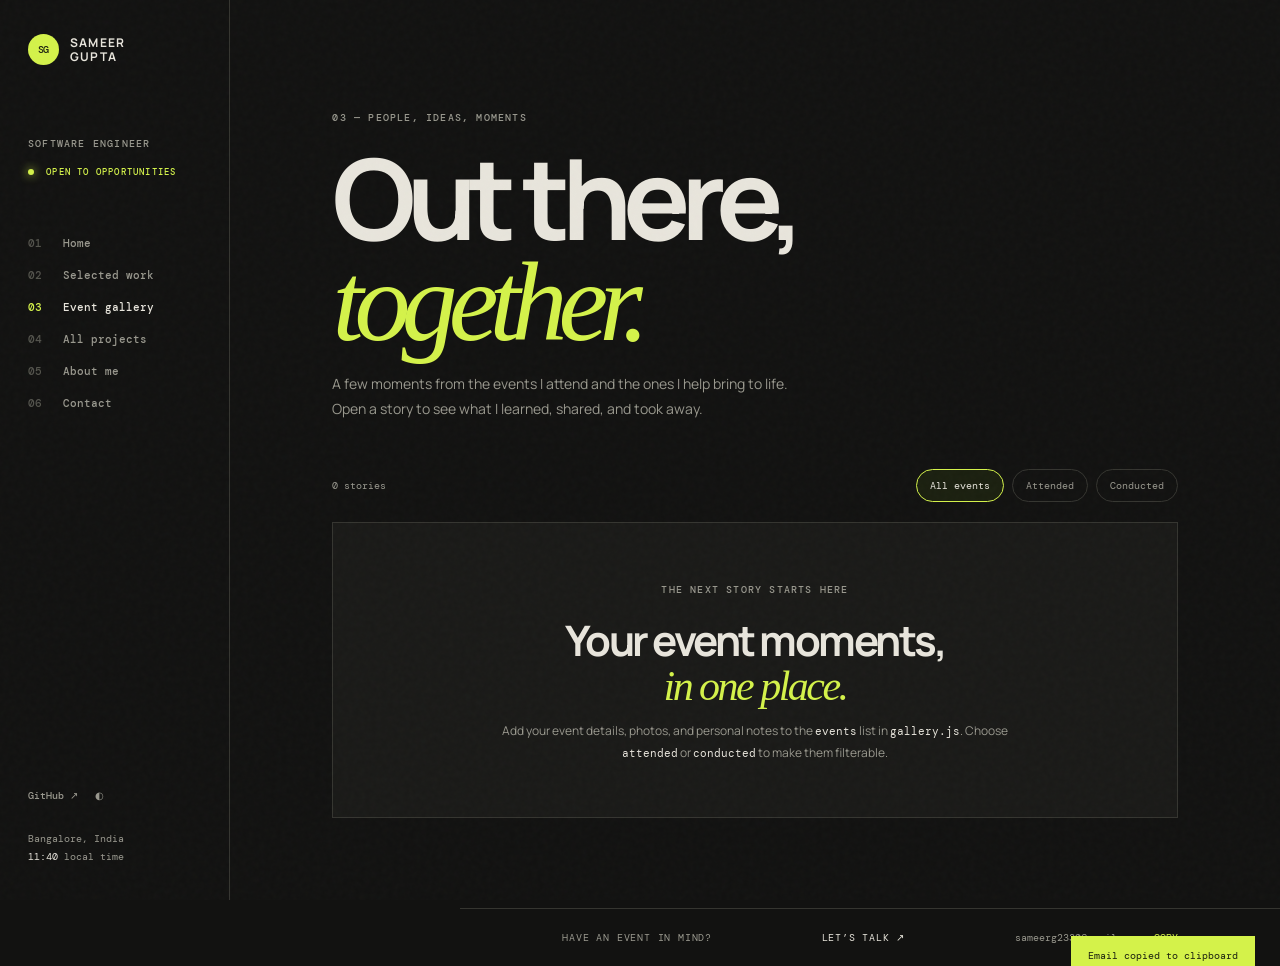
==== gallery.html @ b3aa3d1e "add event gallery section with styling and functionality" ====
<!doctype html>
<html lang="en">
  <head>
    <meta charset="UTF-8" />
    <meta name="viewport" content="width=device-width, initial-scale=1.0" />
    <meta name="description" content="A collection of events Sameer Gupta has attended and conducted, with stories and moments from each." />
    <title>Event gallery — Sameer Gupta</title>
    <link rel="preconnect" href="https://fonts.googleapis.com" />
    <link rel="preconnect" href="https://fonts.gstatic.com" crossorigin />
    <link href="https://fonts.googleapis.com/css2?family=DM+Mono:wght@400;500&family=Manrope:wght@400;500;600;700;800&display=swap" rel="stylesheet" />
    <link rel="stylesheet" href="styles.css" />
    <link rel="stylesheet" href="gallery.css" />
  </head>
  <body>
    <div class="noise"></div>
    <aside class="sidebar" aria-label="Primary navigation">
      <a class="brand" href="index.html#top" aria-label="Sameer Gupta home"><span class="brand-mark">SG</span><span>sameer<br />gupta</span></a>
      <div class="side-meta">
        <span class="eyebrow">Software engineer</span>
        <span class="status"><i></i> open to opportunities</span>
      </div>
      <nav class="side-nav">
        <a href="index.html#top"><span>01</span>Home</a>
        <a href="index.html#work"><span>02</span>Selected work</a>
        <a class="active" href="#gallery"><span>03</span>Event gallery</a>
        <a href="projects.html"><span>04</span>All projects</a>
        <a href="index.html#about"><span>05</span>About me</a>
        <a href="index.html#contact"><span>06</span>Contact</a>
      </nav>
      <div class="side-bottom">
        <div class="socials"><a href="https://github.com/SamG1123" target="_blank" rel="noreferrer" aria-label="GitHub profile">GitHub ↗</a><button id="themeToggle" aria-label="Toggle color theme">◐</button></div>
        <span class="location">Bangalore, India<br /><span id="clock">--:--</span> local time</span>
      </div>
    </aside>

    <header class="mobile-header">
      <a class="brand" href="index.html#top"><span class="brand-mark">SG</span><span>sameer gupta</span></a>
      <button class="menu-toggle" id="menuToggle" aria-expanded="false" aria-controls="mobileNav">Menu <span>+</span></button>
    </header>
    <nav class="mobile-nav" id="mobileNav">
      <a href="index.html#top">01 / Home</a><a href="index.html#work">02 / Selected work</a><a href="#gallery">03 / Event gallery</a><a href="projects.html">04 / All projects</a><a href="index.html#about">05 / About me</a><a href="index.html#contact">06 / Contact</a>
    </nav>

    <main id="top">
      <section class="gallery-section section-pad" id="gallery">
        <header class="gallery-heading reveal">
          <span class="eyebrow">03 — people, ideas, moments</span>
          <h1>Out there,<br /><em>together.</em></h1>
          <p>A few moments from the events I attend and the ones I help bring to life. Open a story to see what I learned, shared, and took away.</p>
        </header>

        <div class="gallery-toolbar reveal">
          <span class="gallery-count" id="galleryCount" aria-live="polite">Loading events…</span>
          <div class="gallery-filters" role="group" aria-label="Filter events">
            <button class="gallery-filter active" type="button" data-filter="all" aria-pressed="true">All events</button>
            <button class="gallery-filter" type="button" data-filter="attended" aria-pressed="false">Attended</button>
            <button class="gallery-filter" type="button" data-filter="conducted" aria-pressed="false">Conducted</button>
          </div>
        </div>

        <div class="gallery-grid" id="galleryGrid" aria-live="polite"></div>
        <div class="gallery-empty" id="galleryEmpty" hidden>
          <span class="eyebrow">The next story starts here</span>
          <h2>Your event moments,<br /><em>in one place.</em></h2>
          <p>Add your event details, photos, and personal notes to the <code>events</code> list in <code>gallery.js</code>. Choose <code>attended</code> or <code>conducted</code> to make them filterable.</p>
        </div>

        <dialog class="event-dialog" id="eventDialog" aria-labelledby="dialogTitle">
          <form method="dialog" class="dialog-close-row">
            <button class="dialog-close" aria-label="Close event details">Close <span aria-hidden="true">×</span></button>
          </form>
          <div class="dialog-visual" id="dialogVisual" hidden><img id="dialogImage" alt="" /></div>
          <div class="dialog-content">
            <div class="event-meta"><span id="dialogCategory"></span><span id="dialogDate"></span></div>
            <h2 id="dialogTitle"></h2>
            <p class="dialog-location" id="dialogLocation"></p>
            <div class="dialog-story" id="dialogStory"></div>
          </div>
        </dialog>
      </section>
      <footer class="gallery-footer">
        <span>Have an event in mind?</span>
        <a href="mailto:sameerg2330@gmail.com">Let’s talk ↗</a>
        <button class="copy-email" id="copyEmail">sameerg2330@gmail.com <span>copy</span></button>
      </footer>
    </main>
    <div class="toast" id="toast">Email copied to clipboard</div>
    <script src="script.js"></script>
    <script src="gallery.js"></script>
  </body>
</html>
---- styles.css ----
:root{--bg:#121211;--surface:#1a1a18;--text:#e8e5dc;--muted:#99988e;--line:#353530;--accent:#d4f24a;--accent-dark:#1b2010;--serif:Georgia,'Times New Roman',serif;--mono:'DM Mono',monospace;--sans:Manrope,Arial,sans-serif}
*{box-sizing:border-box}html{scroll-behavior:smooth}body{margin:0;background:var(--bg);color:var(--text);font-family:var(--sans);font-size:15px;line-height:1.5}body.light{--bg:#f1f0e9;--surface:#e5e4dc;--text:#1c1c19;--muted:#66665f;--line:#c9c8bf;--accent:#365f28;--accent-dark:#eff8df}.noise{position:fixed;inset:0;pointer-events:none;opacity:.035;z-index:20;background-image:url("data:image/svg+xml,%3Csvg viewBox='0 0 180 180' xmlns='http://www.w3.org/2000/svg'%3E%3Cfilter id='n'%3E%3CfeTurbulence type='fractalNoise' baseFrequency='.9' numOctaves='4' stitchTiles='stitch'/%3E%3C/filter%3E%3Crect width='100%25' height='100%25' filter='url(%23n)' opacity='.7'/%3E%3C/svg%3E")}.sidebar{position:fixed;top:0;bottom:0;left:0;width:230px;border-right:1px solid var(--line);padding:34px 28px;display:flex;flex-direction:column;z-index:10}.brand{display:flex;align-items:center;gap:11px;color:var(--text);font-size:12px;line-height:1.1;text-transform:uppercase;letter-spacing:.1em;font-weight:700;text-decoration:none}.brand-mark{display:grid;place-items:center;background:var(--accent);color:var(--accent-dark);width:31px;height:31px;border-radius:50%;font:500 10px var(--mono);letter-spacing:-.08em}.side-meta{margin-top:72px;display:grid;gap:16px}.eyebrow,.side-meta{font:500 10px var(--mono);text-transform:uppercase;letter-spacing:.12em}.eyebrow{color:var(--muted)}.status{color:var(--accent);font-size:9px}.status i{display:inline-block;width:6px;height:6px;border-radius:50%;background:var(--accent);margin-right:6px;box-shadow:0 0 10px var(--accent)}.side-nav{display:grid;gap:18px;margin-top:58px}.side-nav a{color:var(--muted);text-decoration:none;font:500 11px var(--mono);transition:.2s}.side-nav a span{display:inline-block;width:35px;color:#54544d}.side-nav a:hover,.side-nav a.active{color:var(--text)}.side-nav a.active span{color:var(--accent)}.side-bottom{margin-top:auto;display:grid;gap:28px}.socials{display:flex;gap:17px;align-items:center}.socials a,.socials button{color:var(--muted);font:500 10px var(--mono);text-decoration:none;background:none;border:0;padding:0;cursor:pointer}.socials a:hover,.socials button:hover{color:var(--accent)}.location{font:10px var(--mono);line-height:1.8;color:var(--muted)}#clock{color:var(--text)}main{margin-left:230px}.section-pad{padding-left:8vw;padding-right:8vw}.hero{min-height:100vh;padding-top:19vh;padding-bottom:42px;display:flex;flex-direction:column}.hero-kicker{display:flex;align-items:center;gap:13px;font:500 10px var(--mono);text-transform:uppercase;letter-spacing:.12em;color:var(--muted)}.line{width:35px;height:1px;background:var(--accent)}.hero-copy{max-width:880px;margin:auto 0}.hero-overline{font:400 clamp(18px,2vw,27px) var(--serif);color:var(--muted);margin:0 0 22px}.hero-overline em,.hero h1 span,.section-heading em,.about-statement em,.contact h2 em{color:var(--accent);font-style:italic}.hero h1{font-size:clamp(54px,8vw,116px);letter-spacing:-.08em;line-height:.94;margin:0;font-weight:700}.hero h1 span{font-family:var(--serif);font-weight:400;letter-spacing:-.1em}.hero h1 b{font-size:.45em;color:var(--accent);vertical-align:middle;font-weight:400;margin:0 .07em}.hero-description{max-width:480px;color:var(--muted);font-size:14px;line-height:1.8;margin:38px 0 30px}.hero-actions{display:flex;gap:27px;align-items:center}.button{display:inline-flex;gap:26px;align-items:center;text-decoration:none;font-size:12px;font-weight:700;padding:15px 18px;transition:transform .25s,background .25s}.button span,.project-link span{font-size:17px;font-weight:400}.button-primary{background:var(--accent);color:var(--accent-dark)}.button-primary:hover{transform:translateY(-3px);background:#e2fd61}.text-link,.project-link{color:var(--text);font:500 11px var(--mono);text-decoration:none;border-bottom:1px solid var(--line);padding-bottom:7px}.text-link:hover,.project-link:hover{color:var(--accent);border-color:var(--accent)}.hero-footer{display:grid;grid-template-columns:1fr 1fr 1fr;align-items:end;color:var(--muted);font:10px var(--mono);text-transform:uppercase;letter-spacing:.1em}.scroll-arrow{font-size:22px;color:var(--accent);text-align:center}.hero-note{text-align:right;line-height:1.8}.metrics{border-top:1px solid var(--line);border-bottom:1px solid var(--line);display:grid;grid-template-columns:repeat(4,1fr);padding-top:27px;padding-bottom:27px}.metric{display:flex;align-items:center;gap:12px;border-right:1px solid var(--line);padding-left:18px}.metric:first-child{padding-left:0}.metric:last-child{border:0}.metric strong{font:400 clamp(26px,3vw,40px) var(--serif);color:var(--accent)}.metric strong span{font-size:.55em}.metric span{font:9px var(--mono);text-transform:uppercase;letter-spacing:.08em;color:var(--muted);line-height:1.5}.work,.about{padding-top:145px;padding-bottom:145px}.section-heading{display:flex;justify-content:space-between;align-items:end;margin-bottom:70px}.section-heading h2{font-size:clamp(42px,6vw,82px);line-height:.95;letter-spacing:-.07em;margin:22px 0 0}.section-heading h2 em{font-family:var(--serif);font-weight:400}.section-heading>p{width:230px;color:var(--muted);font-size:12px;line-height:1.7;margin:0}.project-list{border-top:1px solid var(--line)}.project{border-bottom:1px solid var(--line);padding:24px 0 29px}.project-top{display:grid;grid-template-columns:1fr 1fr 1fr;color:var(--muted);font:10px var(--mono);text-transform:uppercase;letter-spacing:.08em}.project-type{text-align:center}.project-year{text-align:right}.project-content{display:grid;grid-template-columns:1fr 1fr;gap:70px;align-items:center;padding:45px 5% 35px 0}.project h3{font-size:clamp(38px,5vw,69px);line-height:.93;letter-spacing:-.07em;margin:0 0 20px}.project h3 i{font-family:var(--serif);font-weight:400;color:var(--accent)}.project p{max-width:300px;color:var(--muted);font-size:13px;line-height:1.7;margin:0 0 28px}.project-link{display:inline-flex;gap:18px;align-items:center}.project-visual{height:260px;position:relative;overflow:hidden;background:var(--surface);display:flex;align-items:center;justify-content:center}.visual-label{position:absolute;bottom:17px;left:18px;color:var(--muted);font:9px var(--mono);text-transform:uppercase;letter-spacing:.1em}.terminal-card{width:74%;background:#25251f;border:1px solid #45453a;border-radius:4px;padding:17px 19px;box-shadow:0 20px 40px #0004;transform:rotate(-3deg);font:11px/2 var(--mono);color:#8e8d81}.terminal-card .dots{font-size:7px;color:#6a6a60;display:block;margin-bottom:16px;letter-spacing:2px}.terminal-card code b{color:var(--accent);font-weight:400}.mentor-visual{background:#20271d}.orbit{position:absolute;border:1px solid #83994944;border-radius:50%;width:210px;height:210px;transform:rotate(25deg) skew(-8deg)}.orbit-two{width:280px;height:110px;transform:rotate(-32deg)}.mentor-visual:after{content:'✦';font-size:36px;color:var(--accent);z-index:1}.mentor-visual strong{position:absolute;right:18px;top:17px;font:34px var(--serif);color:var(--accent)}.mentor-visual strong span{font:11px var(--mono);color:var(--muted)}.shell-visual{background:#171b17;align-items:flex-start;justify-content:flex-start;padding:45px 35px;flex-direction:column;font:12px var(--mono)}.prompt{color:var(--muted)}.command{color:var(--accent);margin-top:12px}.cursor{width:7px;height:15px;background:var(--accent);margin:4px 0 0 115px;animation:blink 1s infinite}.data-visual{align-items:end;padding:30px 35px;background:#1d201d}.bars{height:150px;width:100%;display:flex;align-items:end;justify-content:space-around;gap:10px}.bars i{display:block;background:var(--accent);width:10%;height:30%;opacity:.35}.bars i:nth-child(2){height:55%;opacity:.45}.bars i:nth-child(3){height:43%}.bars i:nth-child(4){height:80%;opacity:.65}.bars i:nth-child(5){height:61%}.bars i:nth-child(6){height:95%;opacity:.9}.bars i:nth-child(7){height:76%;opacity:.75}.tags{display:flex;gap:7px;flex-wrap:wrap}.tags span,.skill-cloud span{border:1px solid var(--line);border-radius:30px;padding:6px 11px;color:var(--muted);font:9px var(--mono)}.about{background:var(--surface)}.about-grid{display:grid;grid-template-columns:1fr 1fr;gap:12%;border-top:1px solid var(--line);padding-top:50px}.about-statement>p:first-child{font:400 clamp(26px,3.5vw,47px) var(--serif);line-height:1.1;max-width:500px;margin:0 0 40px}.about-statement .small{font-size:13px;line-height:1.8;color:var(--muted);max-width:410px}.experience{border-top:1px solid var(--line)}.experience-row{display:grid;grid-template-columns:120px 1fr;gap:15px;padding:20px 0;border-bottom:1px solid var(--line)}.experience-row>span{font:10px var(--mono);color:var(--muted)}.experience-row strong{font-size:13px;font-weight:600}.experience-row p{font-size:11px;color:var(--muted);margin:5px 0 0}.skills{border-top:1px solid var(--line);margin-top:100px;padding-top:25px;display:grid;grid-template-columns:1fr 3fr;gap:20px}.skill-cloud{display:flex;flex-wrap:wrap;gap:8px}.skill-cloud span{color:var(--text);padding:9px 13px}.contact{padding-top:145px;padding-bottom:25px}.contact-inner{min-height:510px;display:flex;flex-direction:column;justify-content:center}.contact h2{font-size:clamp(48px,7vw,96px);line-height:.9;letter-spacing:-.08em;margin:25px 0}.contact h2 em{font-family:var(--serif);font-weight:400}.contact-inner>p{color:var(--muted);font-size:14px;max-width:330px;line-height:1.8}.contact-actions{display:flex;align-items:center;gap:27px;margin-top:25px}.copy-email{border:0;border-bottom:1px solid var(--line);padding:0 0 8px;background:none;color:var(--muted);font:11px var(--mono);cursor:pointer}.copy-email span{color:var(--accent);margin-left:10px}.copy-email:hover{color:var(--text)}footer{border-top:1px solid var(--line);padding-top:22px;display:flex;justify-content:space-between;color:var(--muted);font:9px var(--mono);text-transform:uppercase;letter-spacing:.08em}footer a{color:var(--text);text-decoration:none}.mobile-header,.mobile-nav{display:none}.toast{position:fixed;bottom:25px;right:25px;padding:13px 17px;background:var(--accent);color:var(--accent-dark);font:10px var(--mono);transform:translateY(100px);transition:.3s;z-index:30}.toast.show{transform:translateY(0)}.reveal{opacity:0;transform:translateY(18px);transition:opacity .7s,transform .7s}.reveal.visible{opacity:1;transform:none}@keyframes blink{50%{opacity:0}}@media(max-width:800px){.sidebar{display:none}.mobile-header{height:76px;padding:20px;display:flex;align-items:center;justify-content:space-between;border-bottom:1px solid var(--line);position:relative;z-index:12}.mobile-header .brand span:last-child{font-size:10px}.menu-toggle{color:var(--text);background:none;border:0;font:10px var(--mono);text-transform:uppercase}.menu-toggle span{color:var(--accent);font-size:17px;margin-left:7px}.mobile-nav{display:none;position:absolute;z-index:11;top:76px;left:0;right:0;background:var(--surface);padding:25px 20px;border-bottom:1px solid var(--line)}.mobile-nav.open{display:grid;gap:20px}.mobile-nav a{color:var(--text);text-decoration:none;font:11px var(--mono)}main{margin:0}.section-pad{padding-left:20px;padding-right:20px}.hero{min-height:calc(100vh - 76px);padding-top:55px}.hero-copy{margin:auto 0}.hero h1{font-size:clamp(49px,14vw,84px)}.hero-description{font-size:13px}.hero-footer{grid-template-columns:1fr 1fr;gap:10px}.hero-footer .hero-note{display:none}.metrics{grid-template-columns:1fr 1fr;gap:20px;padding-top:22px;padding-bottom:22px}.metric{padding:0!important;border:0}.metric strong{font-size:29px}.work,.about,.contact{padding-top:90px;padding-bottom:90px}.section-heading{display:block;margin-bottom:48px}.section-heading h2{font-size:57px;margin-bottom:25px}.section-heading>p{width:auto}.project-content{grid-template-columns:1fr;gap:30px;padding:35px 0}.project h3{font-size:54px}.project-visual{height:220px}.about-grid{grid-template-columns:1fr;gap:55px}.skills{display:block;margin-top:70px}.skill-cloud{margin-top:20px}.contact-inner{min-height:500px}.contact h2{font-size:59px}.contact-actions{align-items:flex-start;flex-direction:column;gap:25px}footer{gap:18px;flex-wrap:wrap}footer span:nth-child(2){order:3;width:100%}}
---- gallery.css ----
.gallery-section {
  min-height: calc(100vh - 100px);
  padding-top: 105px;
  padding-bottom: 90px;
}

.gallery-heading {
  max-width: 700px;
  margin-bottom: 48px;
}

.gallery-heading h1 {
  margin: 20px 0 18px;
  font-size: clamp(58px, 9vw, 112px);
  line-height: .9;
  letter-spacing: -.08em;
}

.gallery-heading h1 em,
.gallery-empty h2 em {
  color: var(--accent);
  font-family: var(--serif);
  font-weight: 400;
}

.gallery-heading p {
  max-width: 480px;
  color: var(--muted);
  font-size: 14px;
  line-height: 1.8;
}

.gallery-toolbar {
  display: flex;
  align-items: center;
  justify-content: space-between;
  gap: 20px;
  margin-bottom: 20px;
}

.gallery-count,
.gallery-filter,
.event-meta {
  font: 10px var(--mono);
}

.gallery-count,
.event-meta {
  color: var(--muted);
}

.gallery-filters {
  display: flex;
  flex-wrap: wrap;
  gap: 8px;
}

.gallery-filter {
  padding: 9px 13px;
  border: 1px solid var(--line);
  border-radius: 999px;
  background: transparent;
  color: var(--muted);
  cursor: pointer;
  transition: border-color .2s ease, color .2s ease, background .2s ease;
}

.gallery-filter:hover,
.gallery-filter.active {
  border-color: var(--accent);
  color: var(--text);
}

.gallery-filter.active {
  background: var(--accent-dark);
}

.gallery-grid {
  display: grid;
  grid-template-columns: repeat(2, minmax(0, 1fr));
  gap: 20px;
}

.event-card {
  min-width: 0;
  border: 1px solid var(--line);
  background: var(--surface);
}

.event-card-open {
  display: block;
  width: 100%;
  padding: 0;
  border: 0;
  background: transparent;
  color: inherit;
  font: inherit;
  text-align: left;
  cursor: pointer;
}

.event-card-visual {
  position: relative;
  display: grid;
  min-height: 260px;
  place-items: center;
  overflow: hidden;
  background:
    radial-gradient(ellipse at 70% 30%, color-mix(in srgb, var(--accent) 18%, transparent), transparent 55%),
    var(--bg);
}

.event-card-visual img {
  position: absolute;
  inset: 0;
  width: 100%;
  height: 100%;
  object-fit: cover;
  transition: transform .45s ease;
}

.event-card-open:hover .event-card-visual img {
  transform: scale(1.035);
}

.event-card-visual-fallback {
  color: var(--accent);
  font: 16px var(--mono);
}

.event-card-details {
  padding: 20px 21px 23px;
}

.event-meta {
  display: flex;
  justify-content: space-between;
  gap: 12px;
  text-transform: uppercase;
  letter-spacing: .07em;
}

.event-card h2 {
  margin: 16px 0 9px;
  font-size: clamp(21px, 2.5vw, 30px);
  line-height: 1.15;
  letter-spacing: -.05em;
  overflow-wrap: anywhere;
}

.event-card-details > p {
  min-height: 42px;
  margin: 0 0 18px;
  color: var(--muted);
  font-size: 12px;
  line-height: 1.7;
}

.event-card-link {
  color: var(--text);
  font: 10px var(--mono);
}

.event-card-open:hover .event-card-link {
  color: var(--accent);
}

.gallery-empty {
  padding: 54px 30px;
  border: 1px solid var(--line);
  background: var(--surface);
  text-align: center;
}

.gallery-empty[hidden] {
  display: none;
}

.gallery-empty h2 {
  margin: 18px 0 12px;
  font-size: clamp(28px, 4vw, 42px);
  line-height: 1.05;
  letter-spacing: -.06em;
}

.gallery-empty > p {
  max-width: 550px;
  margin: 0 auto;
  color: var(--muted);
  font-size: 12px;
  line-height: 1.8;
}

.gallery-empty code {
  color: var(--text);
  font: 11px var(--mono);
}

.event-dialog {
  width: min(680px, calc(100% - 32px));
  max-height: min(88vh, 900px);
  padding: 0;
  overflow: auto;
  border: 1px solid var(--line);
  background: var(--bg);
  color: var(--text);
}

.event-dialog::backdrop {
  background: rgb(0 0 0 / 75%);
  backdrop-filter: blur(4px);
}

.dialog-close-row {
  position: sticky;
  top: 0;
  z-index: 1;
  display: flex;
  justify-content: flex-end;
  padding: 12px;
  background: var(--bg);
}

.dialog-close {
  padding: 8px 11px;
  border: 1px solid var(--line);
  background: var(--surface);
  color: var(--text);
  font: 10px var(--mono);
  cursor: pointer;
}

.dialog-close span {
  margin-left: 6px;
  color: var(--accent);
}

.dialog-visual {
  height: min(42vh, 340px);
  overflow: hidden;
  background: var(--surface);
}

.dialog-visual[hidden] {
  display: none;
}

.dialog-visual img {
  width: 100%;
  height: 100%;
  object-fit: cover;
}

.dialog-content {
  padding: 26px clamp(22px, 6vw, 44px) 38px;
}

.dialog-content h2 {
  margin: 15px 0 8px;
  font-size: clamp(30px, 6vw, 48px);
  line-height: 1;
  letter-spacing: -.06em;
}

.dialog-location {
  margin: 0 0 24px;
  color: var(--muted);
  font: 10px var(--mono);
}

.dialog-story {
  color: var(--muted);
  font-size: 13px;
  line-height: 1.85;
}

.dialog-story p {
  margin: 0 0 14px;
}

.gallery-footer {
  display: flex;
  align-items: center;
  justify-content: space-between;
  gap: 20px;
  margin-left: 230px;
  padding: 22px 8vw;
  border-top: 1px solid var(--line);
  color: var(--muted);
  font: 10px var(--mono);
}

.gallery-footer a {
  color: var(--text);
  text-decoration: none;
}

.gallery-footer .copy-email {
  padding: 0;
  border: 0;
  background: none;
  color: var(--muted);
  font: inherit;
  cursor: pointer;
}

.gallery-footer .copy-email span {
  margin-left: 7px;
  color: var(--accent);
  text-transform: uppercase;
}

@media (max-width: 800px) {
  .gallery-section {
    padding-top: 65px;
  }

  .gallery-footer {
    margin-left: 0;
  }
}

@media (max-width: 620px) {
  .gallery-grid {
    grid-template-columns: 1fr;
  }

  .gallery-toolbar {
    align-items: flex-start;
    flex-direction: column;
  }

  .event-card-visual {
    min-height: 220px;
  }

  .gallery-footer {
    flex-wrap: wrap;
    padding-right: 7vw;
    padding-left: 7vw;
  }
}

@media (prefers-reduced-motion: reduce) {
  .gallery-filter,
  .event-card-visual img {
    transition: none;
  }
}
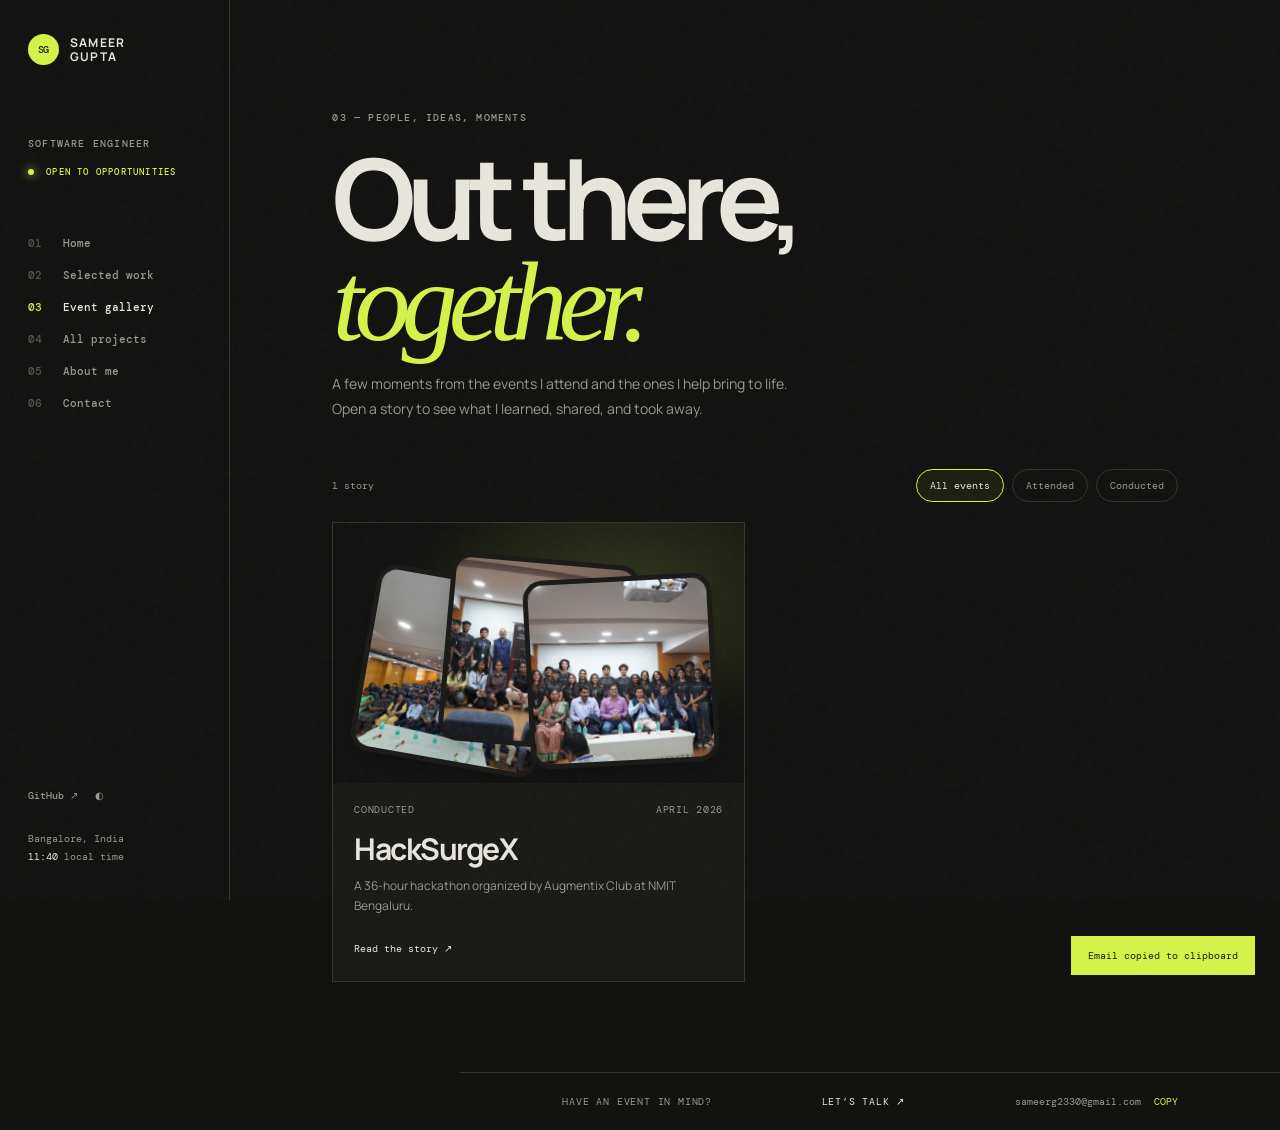
==== commit 94b19bfd: "add bounce card functionality and styling to event gallery" ====
--- a/gallery.html
+++ b/gallery.html
@@ -62,14 +62,15 @@
         <div class="gallery-empty" id="galleryEmpty" hidden>
           <span class="eyebrow">The next story starts here</span>
           <h2>Your event moments,<br /><em>in one place.</em></h2>
-          <p>Add your event details, photos, and personal notes to the <code>events</code> list in <code>gallery.js</code>. Choose <code>attended</code> or <code>conducted</code> to make them filterable.</p>
+          <p>Add event photos to <code>public/events/</code>, then list each image path, alt text, and caption in the event’s <code>images</code> array in <code>gallery.js</code>. Choose <code>attended</code> or <code>conducted</code> to make events filterable.</p>
         </div>
 
         <dialog class="event-dialog" id="eventDialog" aria-labelledby="dialogTitle">
           <form method="dialog" class="dialog-close-row">
             <button class="dialog-close" aria-label="Close event details">Close <span aria-hidden="true">×</span></button>
           </form>
-          <div class="dialog-visual" id="dialogVisual" hidden><img id="dialogImage" alt="" /></div>
+          <div class="dialog-gallery" id="dialogGallery"></div>
+          <p class="dialog-image-caption" id="dialogImageCaption" aria-live="polite"></p>
           <div class="dialog-content">
             <div class="event-meta"><span id="dialogCategory"></span><span id="dialogDate"></span></div>
             <h2 id="dialogTitle"></h2>
@@ -86,6 +87,7 @@
     </main>
     <div class="toast" id="toast">Email copied to clipboard</div>
     <script src="script.js"></script>
+    <script src="gallery-bounce.js"></script>
     <script src="gallery.js"></script>
   </body>
 </html>
--- a/gallery.css
+++ b/gallery.css
@@ -110,17 +110,69 @@
     var(--bg);
 }
 
-.event-card-visual img {
+.bounce-cards {
+  position: relative;
+  width: 100%;
+  height: 100%;
+  min-height: inherit;
+  touch-action: pan-y;
+  -webkit-tap-highlight-color: transparent;
+}
+
+.bounce-cards__card {
+  position: absolute;
+  top: 50%;
+  left: 50%;
+  aspect-ratio: 1;
+  overflow: hidden;
+  padding: 5px;
+  border: 0;
+  border-radius: 20px;
+  background: var(--surface);
+  box-shadow: 0 10px 28px -6px rgb(0 0 0 / 32%);
+  transform: translate(-50%, -50%) scale(0);
+  transition: box-shadow .3s ease;
+  will-change: transform;
+  pointer-events: none;
+}
+
+.bounce-cards__card[data-selected],
+.bounce-cards__card[data-active] {
+  box-shadow: 0 22px 44px -10px rgb(0 0 0 / 48%);
+}
+
+.bounce-cards__card--unavailable {
+  position: relative;
+  background: var(--accent-dark);
+}
+
+.bounce-cards__card--unavailable::after {
   position: absolute;
   inset: 0;
+  display: grid;
+  place-items: center;
+  color: var(--text);
+  content: "Image unavailable";
+  font: 10px var(--mono);
+}
+
+.bounce-cards__card img {
+  display: block;
   width: 100%;
   height: 100%;
+  border-radius: 15px;
   object-fit: cover;
-  transition: transform .45s ease;
-}
-
-.event-card-open:hover .event-card-visual img {
-  transform: scale(1.035);
+  pointer-events: none;
+  user-select: none;
+}
+
+.bounce-cards__card:is(button) {
+  cursor: pointer;
+}
+
+.bounce-cards__card:focus-visible {
+  outline: 2px solid var(--accent);
+  outline-offset: 3px;
 }
 
 .event-card-visual-fallback {
@@ -235,20 +287,35 @@
   color: var(--accent);
 }
 
-.dialog-visual {
-  height: min(42vh, 340px);
-  overflow: hidden;
-  background: var(--surface);
-}
-
-.dialog-visual[hidden] {
+.dialog-gallery {
+  min-height: 270px;
+  padding: 12px 20px 0;
+  background:
+    radial-gradient(ellipse at 70% 30%, color-mix(in srgb, var(--accent) 12%, transparent), transparent 55%),
+    var(--surface);
+}
+
+.dialog-gallery:empty {
   display: none;
 }
 
-.dialog-visual img {
-  width: 100%;
-  height: 100%;
-  object-fit: cover;
+.dialog-bounce-cards {
+  height: 260px;
+  min-height: 0;
+}
+
+.dialog-image-caption {
+  min-height: 1.5em;
+  margin: 0;
+  padding: 0 28px 8px;
+  color: var(--muted);
+  font-size: 12px;
+  line-height: 1.7;
+  text-align: center;
+}
+
+.dialog-image-caption[hidden] {
+  display: none;
 }
 
 .dialog-content {
@@ -334,6 +401,16 @@
     min-height: 220px;
   }
 
+  .dialog-gallery {
+    min-height: 220px;
+    padding-right: 10px;
+    padding-left: 10px;
+  }
+
+  .dialog-bounce-cards {
+    height: 210px;
+  }
+
   .gallery-footer {
     flex-wrap: wrap;
     padding-right: 7vw;
@@ -342,8 +419,7 @@
 }
 
 @media (prefers-reduced-motion: reduce) {
-  .gallery-filter,
-  .event-card-visual img {
+  .gallery-filter {
     transition: none;
   }
 }
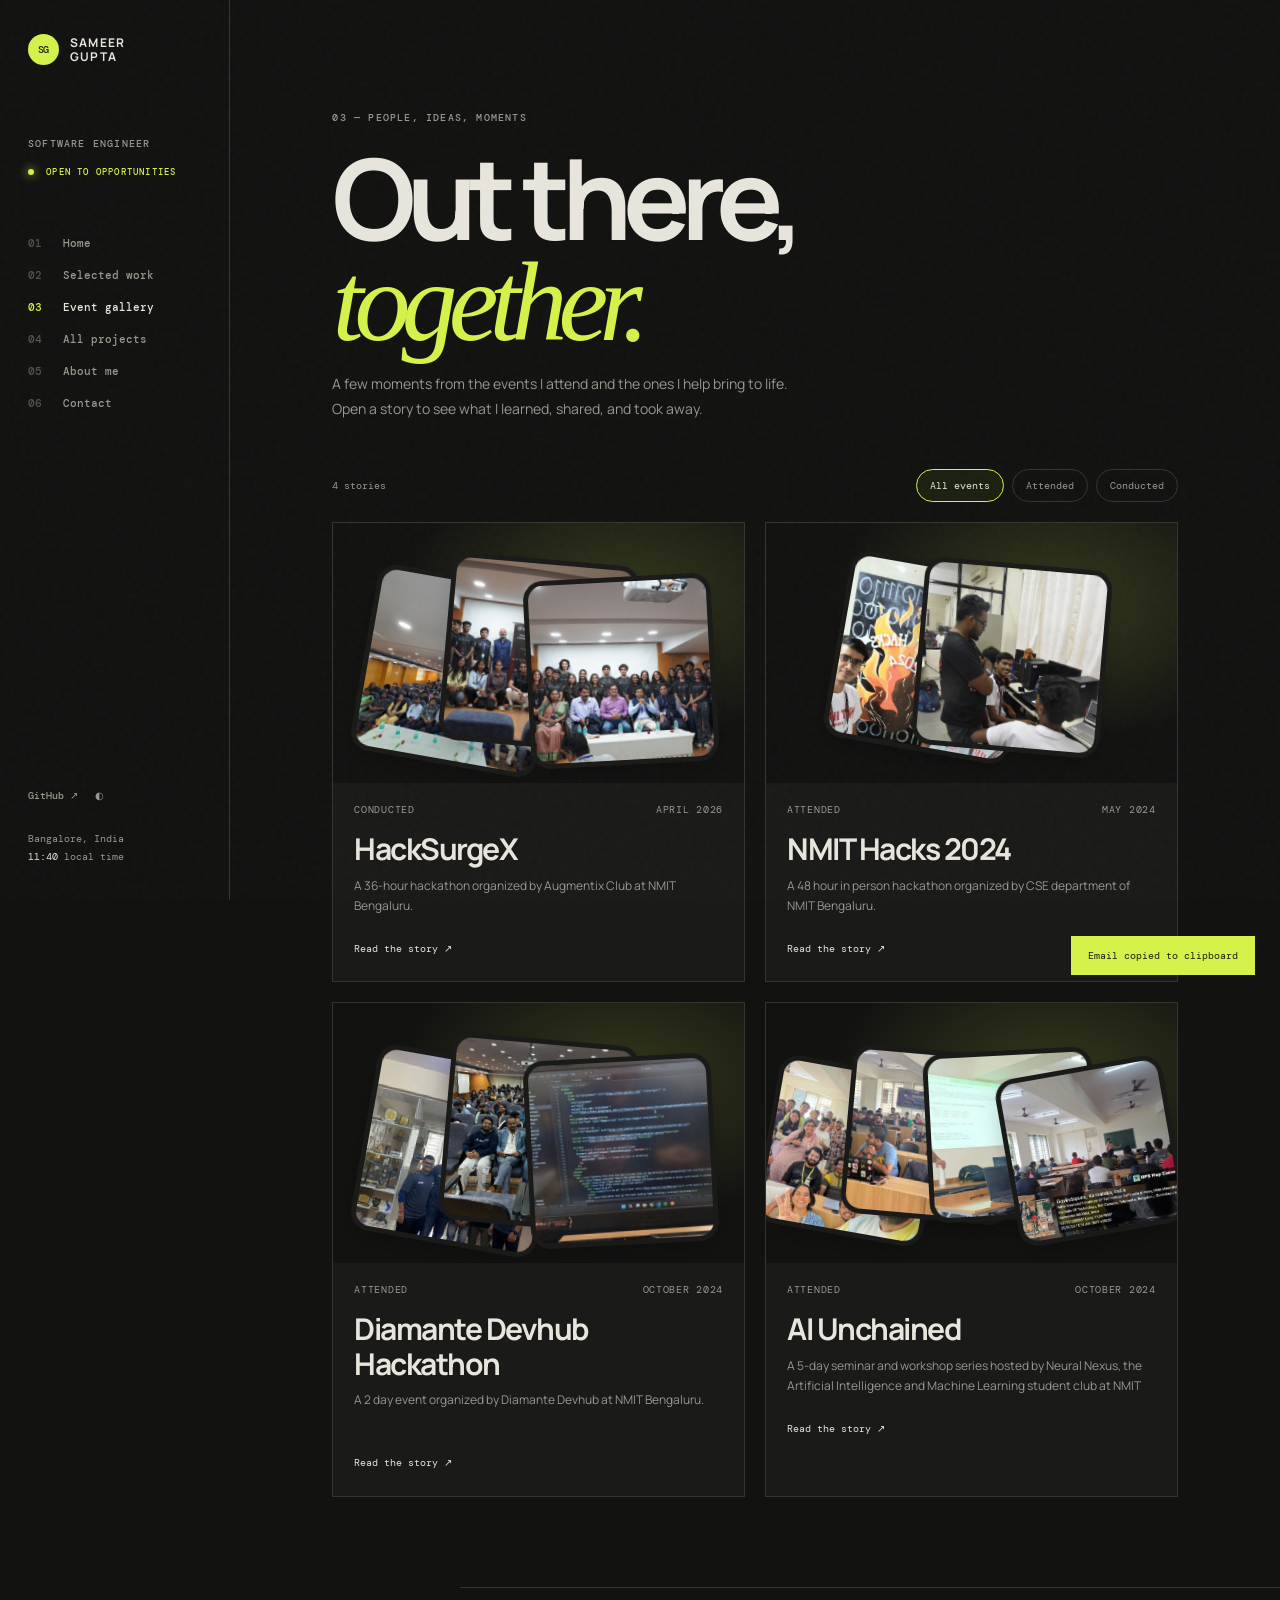
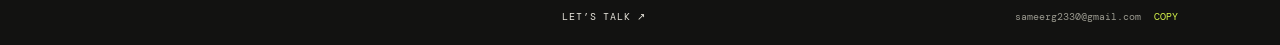
==== commit 29ac33a0: "added more photos for gallery" ====
--- a/gallery.html
+++ b/gallery.html
@@ -80,7 +80,6 @@
         </dialog>
       </section>
       <footer class="gallery-footer">
-        <span>Have an event in mind?</span>
         <a href="mailto:sameerg2330@gmail.com">Let’s talk ↗</a>
         <button class="copy-email" id="copyEmail">sameerg2330@gmail.com <span>copy</span></button>
       </footer>
